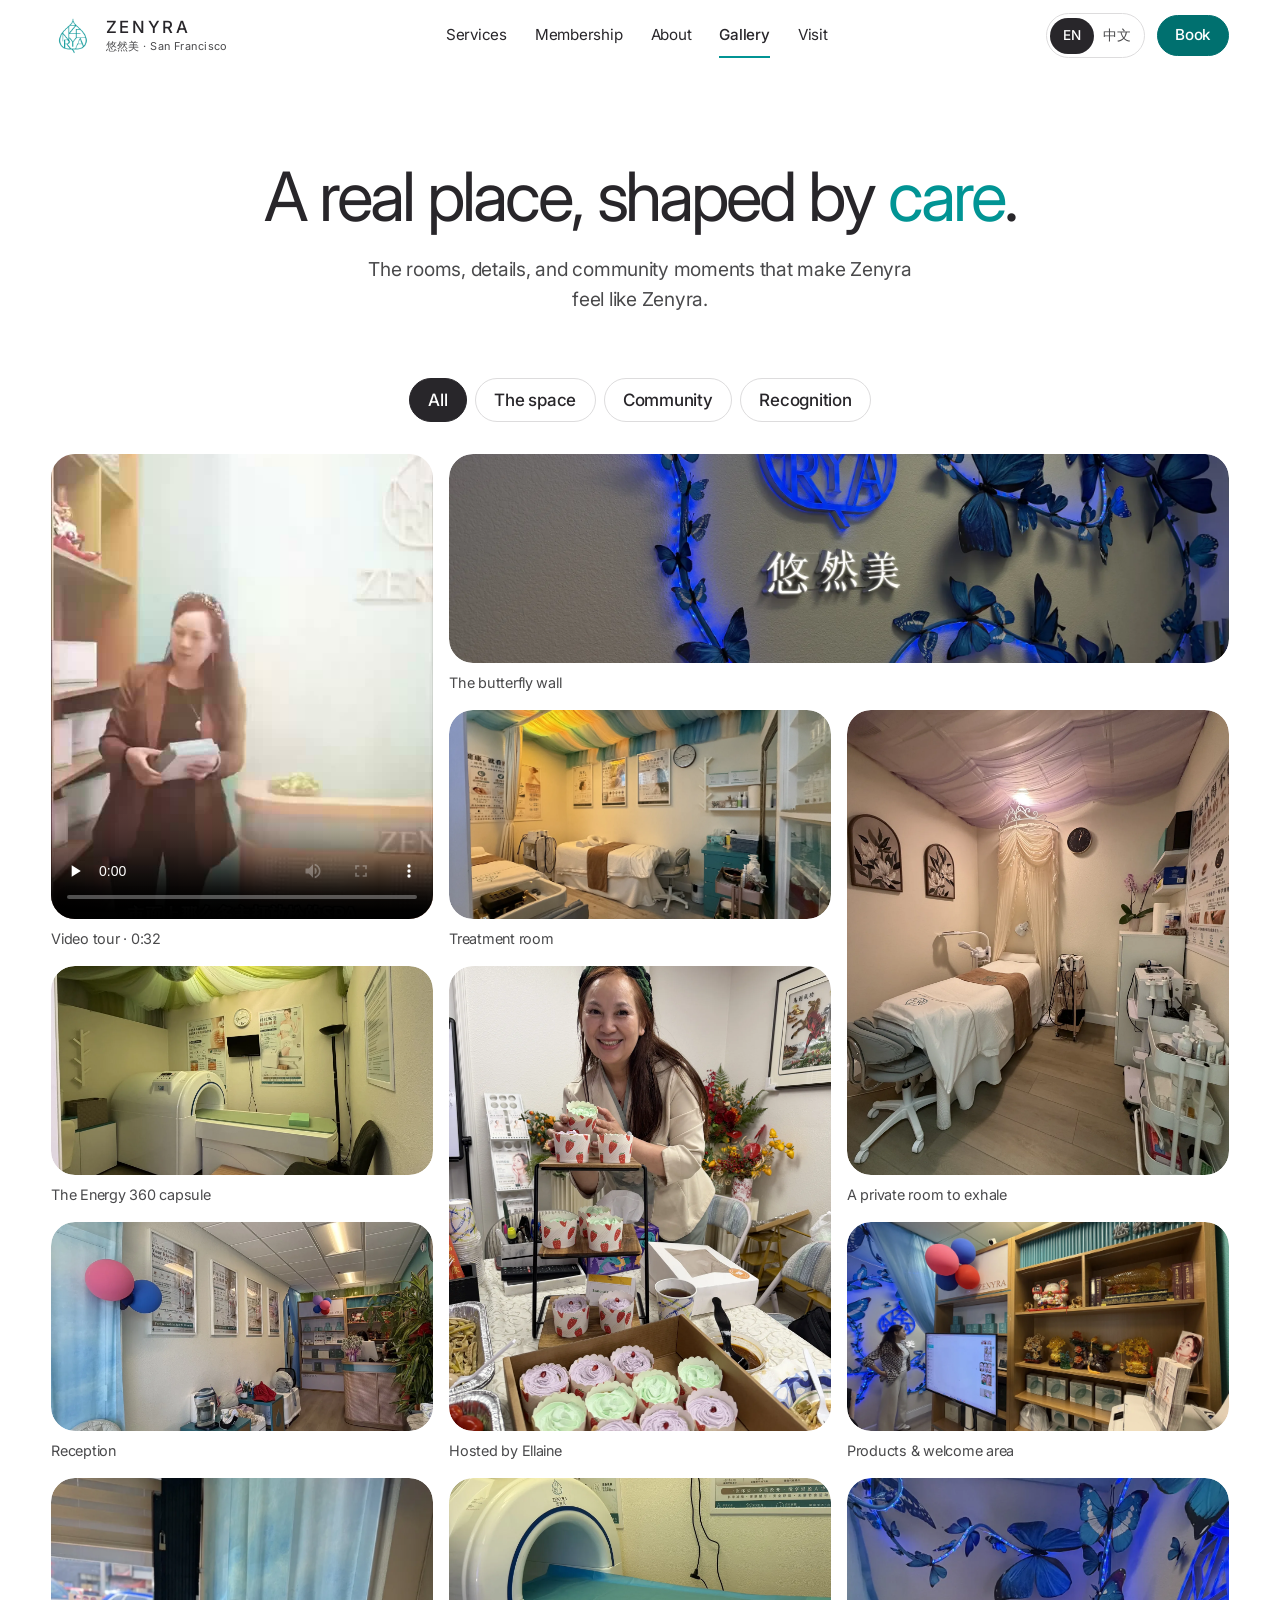
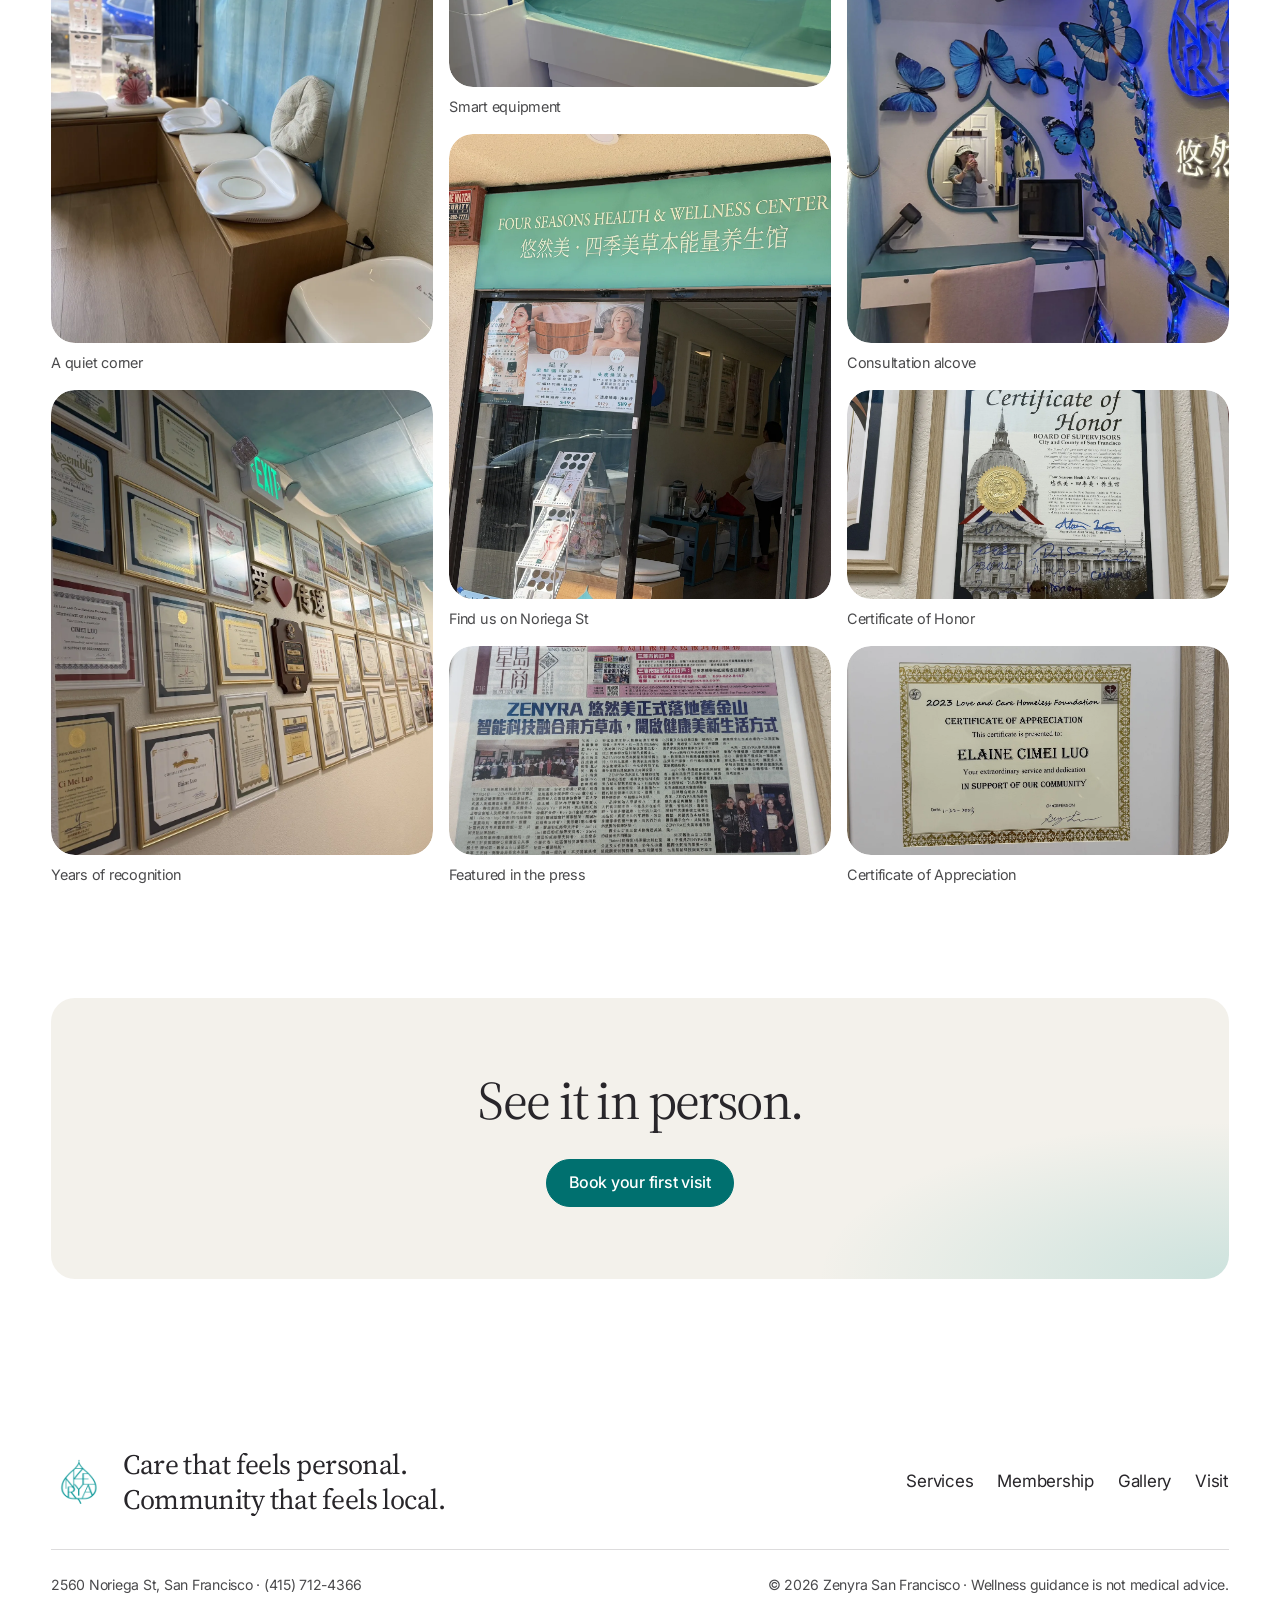
==== gallery.html @ 7ec2495b "Initial commit: Zenyra site redesign Co-Authored-By: Claude Opus 5.5 <noreply@anthropic.com>" ====
<!doctype html>
<html lang="en">
<head>
  <meta charset="utf-8">
  <meta name="viewport" content="width=device-width, initial-scale=1">
  <title data-i18n="meta.galTitle">Gallery — Inside Zenyra San Francisco</title>
  <meta name="description" data-i18n-content="meta.galDescription" content="Photos and video from inside Zenyra’s Sunset District wellness studio: treatment rooms, the butterfly wall, and community moments.">
  <link rel="icon" href="assets/images/favicon.ico" sizes="any">
  <link rel="icon" type="image/png" sizes="32x32" href="assets/images/favicon-32.png">
  <link rel="apple-touch-icon" href="assets/images/apple-touch-icon.png">
  <link rel="preconnect" href="https://fonts.googleapis.com">
  <link rel="preconnect" href="https://fonts.gstatic.com" crossorigin>
  <link href="https://fonts.googleapis.com/css2?family=Inter:wght@400;500;600&family=Source+Serif+4:opsz,wght@8..60,400;8..60,500&family=Noto+Serif+SC:wght@500&display=swap" rel="stylesheet">
  <link rel="stylesheet" href="styles.css">
  <script src="i18n.js"></script>
  <script src="main.js" defer></script>
</head>
<body>
  <a class="skip-link" href="#main" data-i18n="common.skip">Skip to content</a>

  <header class="site-header">
    <a class="brand" href="index.html" aria-label="Zenyra San Francisco home">
      <img src="assets/images/zenyra-icon.png" alt="" width="44" height="44">
      <span class="brand-name">ZENYRA<small>悠然美 · San Francisco</small></span>
    </a>
    <nav class="site-nav" aria-label="Primary" data-i18n-aria="common.navLabel">
      <a href="index.html#services" data-i18n="nav.services">Services</a>
      <a href="index.html#membership" data-i18n="nav.membership">Membership</a>
      <a href="index.html#about" data-i18n="nav.about">About</a>
      <a href="gallery.html" aria-current="page" data-i18n="nav.gallery">Gallery</a>
      <a href="index.html#visit" data-i18n="nav.visit">Visit</a>
    </nav>
    <div class="header-actions">
      <div class="lang-switch" role="group" aria-label="Language">
        <button type="button" data-lang-switch="en" lang="en">EN</button>
        <button type="button" data-lang-switch="zh" lang="zh-Hans">中文</button>
      </div>
      <a class="button button--small" href="https://zenyra-book.mase.cloud/" target="_blank" rel="noopener" data-book data-i18n="cta.bookShort">Book</a>
      <button class="menu-toggle" type="button" aria-expanded="false" aria-controls="mobile-nav" data-i18n="common.menu">Menu</button>
    </div>
    <nav class="mobile-nav" id="mobile-nav" aria-label="Mobile" hidden>
      <a href="index.html#services" data-i18n="nav.services">Services</a>
      <a href="index.html#membership" data-i18n="nav.membership">Membership</a>
      <a href="index.html#about" data-i18n="nav.about">About</a>
      <a href="gallery.html" aria-current="page" data-i18n="nav.gallery">Gallery</a>
      <a href="index.html#visit" data-i18n="nav.visit">Visit</a>
      <a class="button" href="index.html#begin" data-i18n="cta.bookFirst">Book your first visit</a>
    </nav>
  </header>

  <main id="main">
    <section class="page-hero shell">
      <div>
        <h1 data-i18n="gal.title" data-i18n-rich>A real place, shaped by <span class="hl">care</span>.</h1>
      </div>
      <p class="lede" data-i18n="gal.lede">The rooms, details, and community moments that make Zenyra feel like Zenyra.</p>
    </section>

    <div class="filters shell" role="group" aria-label="Filter gallery" data-i18n-aria="gal.filterLabel">
      <button type="button" data-filter="all" aria-pressed="true" data-i18n="gal.all">All</button>
      <button type="button" data-filter="space" aria-pressed="false" data-i18n="gal.space">The space</button>
      <button type="button" data-filter="community" aria-pressed="false" data-i18n="gal.community">Community</button>
      <button type="button" data-filter="recognition" aria-pressed="false" data-i18n="gal.recognition">Recognition</button>
    </div>

    <section class="gallery shell" aria-label="Photos" data-i18n-aria="gal.gridLabel">
      <figure class="g-item g-item--tall" data-cat="space">
        <video controls playsinline preload="none" poster="assets/images/sunset-wellness-video-poster.jpg" aria-label="Video tour of Zenyra" data-i18n-aria="home.videoLabel"><source src="assets/video/sunset-story.mp4" type="video/mp4"></video>
        <figcaption data-i18n="gal.c.video">Video tour · 0:32</figcaption>
      </figure>
      <figure class="g-item g-item--wide" data-cat="space"><button type="button" data-lightbox="assets/images/butterfly-feature-wall.webp"><img src="assets/images/butterfly-feature-wall.webp" alt="The butterfly wall glowing blue around the 悠然美 sign" width="2000" height="1500" loading="lazy"></button><figcaption data-i18n="gal.c.butterfly">The butterfly wall</figcaption></figure>
      <figure class="g-item" data-cat="space"><button type="button" data-lightbox="assets/images/treatment-room-wide.webp"><img src="assets/images/treatment-room-wide.webp" alt="Treatment room under aqua and cream ceiling drapery" width="2000" height="1500" loading="lazy"></button><figcaption data-i18n="gal.c.room">Treatment room</figcaption></figure>
      <figure class="g-item g-item--tall" data-cat="space"><button type="button" data-lightbox="assets/images/treatment-room-soft.webp"><img src="assets/images/treatment-room-soft.webp" alt="Softly lit private treatment room" width="1500" height="2000" loading="lazy"></button><figcaption data-i18n="gal.c.private">A private room to exhale</figcaption></figure>
      <figure class="g-item" data-cat="space"><button type="button" data-lightbox="assets/images/wellness-capsule-room.webp"><img src="assets/images/wellness-capsule-room.webp" alt="Wellness capsule room" width="1477" height="1108" loading="lazy"></button><figcaption data-i18n="gal.c.capsule">The Energy 360 capsule</figcaption></figure>
      <figure class="g-item g-item--tall" data-cat="community"><button type="button" data-lightbox="assets/images/ellaine-community-host.webp"><img src="assets/images/ellaine-community-host.webp" alt="Ellaine serving cupcakes at a community event" width="1500" height="2000" loading="lazy"></button><figcaption data-i18n="gal.c.ellaine">Hosted by Ellaine</figcaption></figure>
      <figure class="g-item" data-cat="space"><button type="button" data-lightbox="assets/images/reception-area.webp"><img src="assets/images/reception-area.webp" alt="Reception area with aqua curtains and plants" width="1477" height="1108" loading="lazy"></button><figcaption data-i18n="gal.c.reception">Reception</figcaption></figure>
      <figure class="g-item" data-cat="space community"><button type="button" data-lightbox="assets/images/retail-and-community-space.webp"><img src="assets/images/retail-and-community-space.webp" alt="Wood shelves and teal panels in the welcome area" width="2000" height="1500" loading="lazy"></button><figcaption data-i18n="gal.c.retail">Products &amp; welcome area</figcaption></figure>
      <figure class="g-item g-item--tall" data-cat="space"><button type="button" data-lightbox="assets/images/window-wellness-seat.webp"><img src="assets/images/window-wellness-seat.webp" alt="Quiet window seat with aqua curtain" width="1108" height="1477" loading="lazy"></button><figcaption data-i18n="gal.c.window">A quiet corner</figcaption></figure>
      <figure class="g-item" data-cat="space"><button type="button" data-lightbox="assets/images/wellness-capsule-detail.webp"><img src="assets/images/wellness-capsule-detail.webp" alt="Close view of a wellness capsule" width="1477" height="1108" loading="lazy"></button><figcaption data-i18n="gal.c.detail">Smart equipment</figcaption></figure>
      <figure class="g-item g-item--tall" data-cat="space"><button type="button" data-lightbox="assets/images/butterfly-alcove.webp"><img src="assets/images/butterfly-alcove.webp" alt="Butterfly installation beside a consultation desk" width="1108" height="1477" loading="lazy"></button><figcaption data-i18n="gal.c.alcove">Consultation alcove</figcaption></figure>
      <figure class="g-item g-item--tall" data-cat="space"><button type="button" data-lightbox="assets/images/storefront.webp"><img src="assets/images/storefront.webp" alt="Street entrance on Noriega Street" width="1500" height="2000" loading="lazy"></button><figcaption data-i18n="gal.c.storefront">Find us on Noriega St</figcaption></figure>
      <figure class="g-item g-item--tall" data-cat="recognition"><button type="button" data-lightbox="assets/images/recognition-wall.webp"><img src="assets/images/recognition-wall.webp" alt="Wall of certificates and community recognitions" width="1108" height="1477" loading="lazy"></button><figcaption data-i18n="gal.c.wall">Years of recognition</figcaption></figure>
      <figure class="g-item" data-cat="recognition"><button type="button" data-lightbox="assets/images/certificate-of-honor.webp"><img src="assets/images/certificate-of-honor.webp" alt="Certificate of Honor from the SF Board of Supervisors" width="1477" height="1108" loading="lazy"></button><figcaption data-i18n="rec.1">Certificate of Honor</figcaption></figure>
      <figure class="g-item" data-cat="recognition"><button type="button" data-lightbox="assets/images/sing-tao-coverage.webp"><img src="assets/images/sing-tao-coverage.webp" alt="Sing Tao Daily feature about Zenyra" width="1477" height="1108" loading="lazy"></button><figcaption data-i18n="rec.5">Featured in the press</figcaption></figure>
      <figure class="g-item" data-cat="recognition"><button type="button" data-lightbox="assets/images/community-appreciation-elaine.webp"><img src="assets/images/community-appreciation-elaine.webp" alt="Certificate of Appreciation presented to Ellaine Luo" width="1477" height="1108" loading="lazy"></button><figcaption data-i18n="rec.4">Certificate of Appreciation</figcaption></figure>
    </section>

    <section class="cta-band shell">
      <h2 data-i18n="gal.ctaTitle">See it in person.</h2>
      <a class="button" href="index.html#begin" data-i18n="cta.bookFirst">Book your first visit</a>
    </section>
  </main>

  <footer class="site-footer">
    <div class="shell footer-grid">
      <div class="footer-brand">
        <img src="assets/images/zenyra-icon.png" alt="" width="56" height="56">
        <p data-i18n="footer.line">Care that feels personal. Community that feels local.</p>
      </div>
      <nav class="footer-nav" aria-label="Footer" data-i18n-aria="common.footerNav">
        <a href="index.html#services" data-i18n="nav.services">Services</a>
        <a href="index.html#membership" data-i18n="nav.membership">Membership</a>
        <a href="gallery.html" data-i18n="nav.gallery">Gallery</a>
        <a href="index.html#visit" data-i18n="nav.visit">Visit</a>
      </nav>
      <p class="footer-meta"><span>2560 Noriega St, San Francisco · (415) 712-4366</span><span>© <span data-year></span> Zenyra San Francisco · <span data-i18n="footer.notMedical">Wellness guidance is not medical advice.</span></span></p>
    </div>
  </footer>

  <dialog class="lightbox" data-lightbox-dialog>
    <button class="lightbox-close" type="button" data-lightbox-close data-i18n="common.close">Close</button>
    <img src="assets/images/treatment-room-wide.webp" alt="" data-lightbox-img>
    <p data-lightbox-caption></p>
  </dialog>
</body>
</html>
---- styles.css ----
/* Zenyra San Francisco — shared styles for all pages.
   Hard brand rules: the logo and the primary teal (#019494, sampled from the logo).
   #019494 fails WCAG contrast for small text, so text and buttons use --teal-deep; the brand teal
   carries the logo, highlighted heading phrases, large price numerals, rules, and accents.

   System: a quiet, near-achromatic page — white canvas, cream bands, ink type — where teal is the
   only colour. Flat surfaces (no shadows): elevation comes from white-on-cream contrast. Pill buttons
   and badges, 16px cards, 24px images. Sans for UI and the hero; serif only for editorial headlines. */

:root {
  --teal: #019494;
  --teal-deep: #00706f;
  --teal-night: #0b4241;
  --teal-wash: rgb(1 148 148 / .16);
  --ink: #28262a;
  --ink-soft: #4a4a4c;
  --paper: #ffffff;
  --cream: #f3f1eb;
  --surface: #ffffff;
  --fog: #dddcdd;
  --line: #dddcdd;
  --line-strong: #cbcbcb;
  --placeholder: #8a5700;
  --placeholder-bg: #fbf1dc;
  --focus: #1f5fd1;

  --font-sans: "Inter", "PingFang SC", "Noto Sans SC", "Microsoft YaHei", system-ui, sans-serif;
  --font-serif: "Source Serif 4", "Noto Serif SC", "Songti SC", Georgia, serif;
  --font-display: var(--font-serif);
  --font-body: var(--font-sans);

  --gutter: clamp(1rem, 4vw, 3.5rem);
  --content: 75rem;
  --section: clamp(4.5rem, 9vw, 7rem);
  --radius-sm: .25rem;
  --radius: 1rem;
  --radius-image: 1.5rem;
  --radius-pill: 100px;
  --header-h: 4.5rem;
  --ease: cubic-bezier(.22, 1, .36, 1);

  /* Elevation (DESIGN.md): the higher a surface sits, the more it matters right now. Warm ink-tinted, always
     offset down with a soft blur. Never on buttons, badges, or photographs in the flow. */
  --shadow-1: 0 1px 2px rgb(40 38 42 / .04), 0 6px 16px -8px rgb(40 38 42 / .10);
  --shadow-2: 0 2px 4px rgb(40 38 42 / .04), 0 18px 40px -16px rgb(40 38 42 / .18);
  --shadow-3: 0 4px 10px rgb(40 38 42 / .06), 0 32px 64px -20px rgb(40 38 42 / .26);
}

html[lang="zh-Hans"] {
  --font-sans: "PingFang SC", "Noto Sans SC", "Hiragino Sans GB", "Microsoft YaHei", "Inter", sans-serif;
  --font-serif: "Noto Serif SC", "Songti SC", "STSong", serif;
}

html.i18n-pending body { visibility: hidden; }

*, *::before, *::after { box-sizing: border-box; }
html { scroll-behavior: smooth; scroll-padding-top: calc(var(--header-h) + 1rem); -webkit-text-size-adjust: 100%; }
body { margin: 0; background: var(--paper); color: var(--ink); font: 400 1.0625rem/1.6 var(--font-body); letter-spacing: -.015em; overflow-x: clip; }
html[lang="zh-Hans"] body { letter-spacing: 0; line-height: 1.75; }
img, video, iframe { display: block; max-width: 100%; }
img { height: auto; }
button, input { font: inherit; color: inherit; letter-spacing: inherit; }
a { color: inherit; }
p, h1, h2, h3, figure, blockquote, dl, dd, ul, ol { margin: 0; }
ul, ol { padding: 0; list-style: none; }
[hidden] { display: none !important; }
:focus-visible { outline: 3px solid var(--focus); outline-offset: 3px; }
.visually-hidden { position: absolute; width: 1px; height: 1px; overflow: hidden; clip-path: inset(50%); white-space: nowrap; }

.shell { width: min(100% - 2 * var(--gutter), var(--content)); margin-inline: auto; }
.skip-link { position: fixed; top: .75rem; left: .75rem; z-index: 100; padding: .6rem 1rem; background: var(--ink); color: var(--paper); border-radius: var(--radius-pill); transform: translateY(-200%); }
.skip-link:focus { transform: none; }

/* Type — h1 is the sans display statement; h2 is the editorial serif; h3 is a sans card heading. */
h1, h2, h3 { font-weight: 400; text-wrap: balance; }
h1 { font-family: var(--font-sans); font-size: clamp(2.6rem, 5.6vw, 4.25rem); line-height: 1.02; letter-spacing: -.045em; }
h2 { font-family: var(--font-serif); font-size: clamp(2.1rem, 4.2vw, 3.4rem); line-height: 1.12; letter-spacing: -.03em; }
h3 { font-family: var(--font-sans); font-size: clamp(1.3rem, 1.8vw, 1.5rem); font-weight: 500; line-height: 1.25; letter-spacing: -.02em; }
html[lang="zh-Hans"] :is(h1, h2, h3) { font-weight: 500; letter-spacing: 0; line-height: 1.3; word-break: keep-all; overflow-wrap: anywhere; }
html[lang="zh-Hans"] h1 { font-weight: 600; }
/* One highlighted phrase per heading — teal as annotation. Headings are large text, so #019494 passes 3:1. */
.hl { color: var(--teal); }
.lede { font-size: clamp(1.1rem, 1.5vw, 1.2rem); line-height: 1.55; color: var(--ink-soft); max-width: 36rem; }
.kicker { width: fit-content; margin-bottom: 1.25rem; padding: .4rem .9rem; border-radius: var(--radius-pill); background: var(--fog); color: var(--ink); font-size: .78rem; font-weight: 500; line-height: 1.3; letter-spacing: .02em; }
html[lang="zh-Hans"] .kicker { font-size: .85rem; letter-spacing: .04em; }
.fine-print { font-size: .85rem; color: var(--ink-soft); }

/* Buttons & links — always pills. Teal-deep is the one filled colour on the page. */
.button { min-height: 3rem; padding: .75rem 1.4rem; display: inline-flex; align-items: center; justify-content: center; gap: .5rem; border: 1px solid var(--teal-deep); border-radius: var(--radius-pill); background: var(--teal-deep); color: #fff; font-weight: 500; font-size: 1rem; line-height: 1.2; text-decoration: none; cursor: pointer; transition: background-color 200ms var(--ease), border-color 200ms var(--ease), color 200ms var(--ease); }
.button:hover { background: var(--teal-night); border-color: var(--teal-night); }
.button--small { min-height: 2.6rem; padding: .55rem 1.1rem; font-size: .95rem; }
.button--ghost { background: transparent; border-color: var(--line-strong); color: var(--ink); }
.button--ghost:hover { background: var(--ghost-hover, var(--cream)); border-color: var(--ink-soft); color: var(--ink); }
/* A ghost button fills with the other surface on hover: white on cream bands, cream on white cards. */
:is(.host-begin, .host-path, .host-visit, .advisor-module, .cta-band, .groups) { --ghost-hover: var(--paper); }
:is(.begin-card, .tier, .am-card, .lightbox, .chat) { --ghost-hover: var(--cream); }
.text-link { display: inline-flex; align-items: center; column-gap: .3em; min-height: 2.75rem; color: var(--teal-deep); font-weight: 500; text-decoration: underline; text-decoration-color: color-mix(in srgb, currentColor 35%, transparent); text-underline-offset: .3em; }
.text-link:hover { text-decoration-color: currentColor; }

/* Placeholders: deliberately visible so unfinished content never ships unnoticed. */
.placeholder-inline { color: var(--placeholder); font-weight: 600; }
.placeholder-inline::before { content: "◌ "; }
.placeholder-block { min-height: 11rem; padding: 1.5rem; display: grid; align-content: space-between; gap: 1rem; border: 1.5px dashed var(--placeholder); border-radius: var(--radius); background: var(--placeholder-bg); color: var(--placeholder); }
.placeholder-block span { font-size: .75rem; font-weight: 700; letter-spacing: .12em; text-transform: uppercase; }

/* Header — white and flat at the top; once the page scrolls under it, it floats on a soft shadow. */
.site-header { position: sticky; top: 0; z-index: 50; min-height: var(--header-h); padding-inline: var(--gutter); display: flex; align-items: center; gap: 1.5rem; background: color-mix(in srgb, var(--paper) 92%, transparent); border-bottom: 1px solid transparent; backdrop-filter: blur(14px); transition: box-shadow 400ms var(--ease); }
.site-header.is-scrolled { box-shadow: var(--shadow-1); }
.brand { display: inline-flex; align-items: center; gap: .65rem; text-decoration: none; flex: none; }
.brand img { width: 2.75rem; height: 2.75rem; }
.brand-name { display: grid; font-family: "Inter", sans-serif; font-size: 1.05rem; font-weight: 500; line-height: 1; letter-spacing: .16em; color: var(--ink); }
.brand-name small { margin-top: .35rem; font-size: .68rem; font-weight: 400; letter-spacing: .04em; color: var(--ink-soft); }
.site-nav { margin-inline: auto; display: flex; gap: clamp(1rem, 2.2vw, 2rem); }
.site-nav a, .mobile-nav a { min-height: 2.75rem; display: inline-flex; align-items: center; font-size: .95rem; font-weight: 400; text-decoration: none; color: var(--ink); }
.site-nav a:hover { color: var(--teal-deep); }
.site-nav a[aria-current="page"] { font-weight: 500; box-shadow: inset 0 -2px var(--teal); }
.header-actions { margin-left: auto; display: flex; align-items: center; gap: .75rem; }
.site-nav + .header-actions { margin-left: 0; }
.lang-switch { display: inline-flex; padding: .2rem; border: 1px solid var(--line); border-radius: var(--radius-pill); }
.lang-switch button { min-width: 2.75rem; min-height: 2.25rem; padding: 0 .6rem; border: 0; border-radius: var(--radius-pill); background: none; font-size: .85rem; font-weight: 500; color: var(--ink-soft); cursor: pointer; }
.lang-switch button[aria-pressed="true"] { background: var(--ink); color: #fff; }
.menu-toggle { display: none; min-height: 2.6rem; padding: 0 1rem; border: 1px solid var(--line-strong); border-radius: var(--radius-pill); background: none; font-weight: 500; cursor: pointer; }
.mobile-nav { position: absolute; inset: 100% 0 auto; padding: .5rem var(--gutter) 1.25rem; display: grid; background: var(--paper); border-top: 1px solid var(--line); box-shadow: var(--shadow-3); }
.mobile-nav a { min-height: 3rem; border-bottom: 1px solid var(--line); font-size: 1.05rem; }
.mobile-nav .button { margin-top: 1rem; border-bottom: 0; color: #fff; }

/* Hero — centred statement on white; the photo straddles the top of the cream band that carries on into First visit. */
.hero-copy { padding-block: clamp(3rem, 7vw, 6rem) clamp(2.5rem, 5vw, 4rem); display: grid; justify-items: center; text-align: center; }
.hero-copy h1 { max-width: 18ch; }
html[lang="zh-Hans"] h1 { font-size: clamp(2.2rem, 4.6vw, 3.75rem); }
html[lang="zh-Hans"] .hero-copy h1 { max-width: none; }
.hero-copy .lede { margin-top: 1.5rem; }
.hero-actions { margin-top: 2rem; display: flex; flex-wrap: wrap; justify-content: center; gap: .75rem; }
.hero-facts { margin-top: 2.75rem; display: flex; flex-wrap: wrap; justify-content: center; gap: 1rem clamp(2rem, 5vw, 4rem); }
.hero-facts li { display: grid; }
.hero-facts strong { font-size: 1.35rem; font-weight: 500; letter-spacing: -.03em; line-height: 1.3; }
.hero-facts span { font-size: .9rem; color: var(--ink-soft); }
.hero-stage { background: linear-gradient(var(--paper) 0 45%, var(--cream) 45%); }
.hero-media { position: relative; }
.hero-media img { width: 100%; aspect-ratio: 16 / 9; object-fit: cover; object-position: 50% 45%; border-radius: var(--radius-image); }
.hero-badge { position: absolute; left: clamp(1rem, 3vw, 2rem); bottom: clamp(1rem, 3vw, 2rem); padding: 1rem 1.25rem; display: grid; gap: .15rem; background: var(--surface); border-radius: var(--radius); }
.hero-badge span { font-size: .8rem; color: var(--ink-soft); }
.hero-badge strong { font-size: 1.35rem; font-weight: 500; letter-spacing: -.03em; color: var(--teal-deep); }

/* Section headings — centred editorial openers. */
.section-head { margin: 0 auto clamp(2.5rem, 5vw, 4rem); max-width: 46rem; display: grid; justify-items: center; text-align: center; }
.section-head > div { display: grid; justify-items: center; }
.section-head p:not(.kicker) { margin-top: 1.25rem; color: var(--ink-soft); font-size: 1.15rem; max-width: 36rem; }

/* First visit — cream band, white offer cards. */
.first-visit { padding-block: var(--section); background: var(--cream); }
.first-visit-grid { display: grid; grid-template-columns: minmax(0, 1fr) minmax(0, 1fr); gap: clamp(2.5rem, 5vw, 4.5rem) clamp(2rem, 6vw, 6rem); }
.first-visit-intro p:not(.kicker) { margin-top: 1.5rem; max-width: 34rem; color: var(--ink-soft); font-size: 1.15rem; }
.offer-cards { display: grid; grid-template-columns: 1fr 1fr; gap: 1rem; align-content: start; }
.offer-card { padding: clamp(1.5rem, 3vw, 2.5rem); display: grid; gap: .35rem; background: var(--surface); border-radius: var(--radius); }
.offer-card--accent { outline: 1px solid var(--teal); outline-offset: -1px; }
.offer-label { font-size: .85rem; font-weight: 500; color: var(--ink-soft); }
.offer-price { font-size: clamp(3rem, 6vw, 4.25rem); font-weight: 400; letter-spacing: -.05em; line-height: 1; color: var(--teal); }
.offer-rule { grid-column: 1 / -1; font-size: .9rem; color: var(--ink-soft); }
.visit-steps { grid-column: 1 / -1; display: grid; grid-template-columns: repeat(4, minmax(0, 1fr)); border-top: 1px solid var(--line-strong); }
.visit-steps li { padding: 1.75rem 1.5rem 0 0; display: grid; gap: .5rem; align-content: start; }
.visit-steps li + li { padding-left: 1.5rem; border-left: 1px solid var(--line-strong); }
.visit-steps span { font-size: .85rem; font-weight: 500; color: var(--teal-deep); }
.visit-steps strong { font-size: 1.1rem; font-weight: 500; }
.visit-steps p { color: var(--ink-soft); font-size: .98rem; }
.first-visit-cta { grid-column: 1 / -1; display: flex; flex-wrap: wrap; align-items: center; gap: 1rem 1.75rem; }

/* Services */
.services { padding-block: var(--section); }
.signature { display: grid; grid-template-columns: minmax(0, .9fr) minmax(0, 1fr); gap: clamp(2rem, 5vw, 5rem); align-items: center; padding-bottom: clamp(3rem, 6vw, 4.5rem); border-bottom: 1px solid var(--line); }
.signature img { width: 100%; aspect-ratio: 4 / 5; max-height: 38rem; object-fit: cover; border-radius: var(--radius-image); }
.signature-copy { display: grid; gap: 1.25rem; justify-items: start; }
.signature-copy h3 { font-family: var(--font-serif); font-size: clamp(2rem, 3.6vw, 3rem); font-weight: 400; line-height: 1.08; letter-spacing: -.03em; }
html[lang="zh-Hans"] .signature-copy h3 { font-weight: 500; letter-spacing: 0; }
.signature-copy > p:not(.tag) { color: var(--ink-soft); font-size: 1.1rem; max-width: 34rem; }
.tag { padding: .35rem .8rem; border-radius: var(--radius-pill); background: var(--fog); color: var(--ink); font-size: .78rem; font-weight: 500; letter-spacing: .02em; }
.meta-row { display: flex; gap: 2.5rem; padding-block: .25rem .5rem; }
.meta-row dt { font-size: .8rem; color: var(--ink-soft); }
.meta-row dd { font-size: 1.05rem; }
.service-list { display: grid; grid-template-columns: repeat(auto-fit, minmax(min(100%, 14rem), 1fr)); }
.service-list li { padding: 2rem 1.75rem 2rem 0; display: grid; gap: .65rem; align-content: start; border-bottom: 1px solid var(--line); }
.service-list h3 { font-size: 1.2rem; }
.service-list p { color: var(--ink-soft); font-size: .98rem; }
.service-list .service-meta { margin-top: .35rem; font-size: .9rem; font-weight: 500; color: var(--teal-deep); }
.service-list .service-meta.placeholder-inline { color: var(--placeholder); }
.services > .fine-print { margin-top: 1.5rem; }

/* Approach */
.approach { padding-block: var(--section); background: var(--cream); }
.approach-grid { display: grid; grid-template-columns: minmax(0, .7fr) minmax(0, 1fr); gap: clamp(2rem, 6vw, 6rem); align-items: center; }
.approach-video video { width: 100%; aspect-ratio: 9 / 16; max-height: 40rem; object-fit: cover; background: var(--ink); border-radius: var(--radius-image); }
.approach-video figcaption { margin-top: .75rem; font-size: .9rem; color: var(--ink-soft); }
.approach-copy .lede { margin-top: 1.5rem; }
.approach-points { margin-top: 2.5rem; display: grid; }
.approach-points li { padding-block: 1.25rem; display: grid; grid-template-columns: minmax(0, 13rem) minmax(0, 1fr); gap: .5rem 2rem; border-top: 1px solid var(--line-strong); }
.approach-points strong { font-weight: 500; }
.approach-points span { color: var(--ink-soft); }

/* Membership path */
.path { padding-block: var(--section); }
.path-steps { display: grid; grid-template-columns: repeat(4, minmax(0, 1fr)); gap: 1rem; }
.path-steps li { position: relative; padding: 1.75rem 1.5rem; display: grid; gap: .35rem; align-content: start; background: var(--surface); border: 1px solid var(--line); border-radius: var(--radius); }
.path-steps li:not(:last-child)::after { content: ""; position: absolute; top: 2.4rem; right: -1rem; width: 1rem; height: 1px; background: var(--teal); }
.path-num { font-size: .85rem; font-weight: 500; color: var(--ink-soft); }
.path-name { font-size: 1.2rem; font-weight: 500; letter-spacing: -.02em; line-height: 1.25; }
.path-price { font-size: 2.5rem; letter-spacing: -.05em; line-height: 1.1; color: var(--teal); }
.path-price small { font-size: 1rem; letter-spacing: -.015em; color: var(--ink-soft); }
.path-steps li > p:last-child { color: var(--ink-soft); font-size: .95rem; }
.path-steps .is-start { border-color: var(--teal); }
.path-steps .is-featured { background: var(--cream); border-color: var(--cream); }
.path-more { margin-top: 1.5rem; display: flex; flex-wrap: wrap; align-items: center; justify-content: space-between; gap: .5rem 2rem; color: var(--ink-soft); }
.perks { margin-top: clamp(3rem, 6vw, 4.5rem); display: grid; grid-template-columns: repeat(4, minmax(0, 1fr)); gap: 2rem; }
.perks li { position: relative; padding-top: 1.25rem; display: grid; gap: .4rem; align-content: start; border-top: 1px solid var(--line); }
.perks li::before { content: ""; position: absolute; top: -1px; left: 0; width: 2.5rem; height: 2px; background: var(--teal); }
.perks strong { font-weight: 500; }
.perks span { color: var(--ink-soft); font-size: .98rem; }

/* Advisor — cream band with a soft teal wash in the corner. */
.advisor { padding-block: var(--section); background: radial-gradient(ellipse 60% 70% at 100% 100%, var(--teal-wash), transparent 70%), var(--cream); }
.advisor-grid { display: grid; grid-template-columns: minmax(0, 1fr) minmax(0, 1fr); gap: clamp(2rem, 6vw, 6rem); align-items: center; }
.advisor-grid > div:first-child > p:not(.kicker) { margin-top: 1.25rem; color: var(--ink-soft); font-size: 1.1rem; max-width: 32rem; }
.advisor-grid .soon-pill { display: inline-block; padding: .4rem .9rem; border-radius: var(--radius-pill); background: var(--surface); color: var(--teal-deep) !important; font-size: .9rem !important; font-weight: 500; }
.chat { padding: 1.5rem; display: grid; gap: 1rem; background: var(--surface); border-radius: var(--radius); }
.chat-log { min-height: 12rem; max-height: 22rem; padding: .25rem; display: grid; align-content: start; gap: .75rem; overflow-y: auto; }
.msg { max-width: 85%; padding: .75rem 1rem; display: grid; gap: .2rem; border-radius: 1rem; }
.msg-who { font-size: .75rem; font-weight: 500; color: var(--ink-soft); }
.msg--ai { background: var(--cream); border-bottom-left-radius: var(--radius-sm); }
.msg--user { justify-self: end; background: var(--teal-deep); color: #fff; border-bottom-right-radius: var(--radius-sm); }
.msg--user .msg-who { color: rgb(255 255 255 / .8); }
.chips { display: flex; flex-wrap: wrap; gap: .5rem; }
.chips button { min-height: 2.5rem; padding: 0 .95rem; border: 1px solid var(--line); border-radius: var(--radius-pill); background: none; font-size: .9rem; cursor: pointer; }
.chips button:hover { border-color: var(--teal-deep); color: var(--teal-deep); }
.chat-form { display: flex; gap: .5rem; }
.chat-form input { flex: 1; min-width: 0; min-height: 3rem; padding: 0 1.1rem; border: 1px solid var(--line); border-radius: var(--radius-pill); background: var(--paper); }
.chat-form input:focus-visible { outline-offset: 0; }

/* Founder */
.founder { padding-block: var(--section); display: grid; grid-template-columns: minmax(0, .8fr) minmax(0, 1fr); gap: clamp(2rem, 6vw, 6rem); align-items: center; }
.founder-photo img { width: 100%; aspect-ratio: 4 / 5; max-height: 36rem; object-fit: cover; object-position: 30% 30%; border-radius: var(--radius-image); }
.founder-copy > p:not(.kicker) { margin-top: 1.5rem; color: var(--ink-soft); font-size: 1.1rem; max-width: 36rem; }
.founder-copy blockquote { margin-top: 2rem; padding-left: 1.25rem; border-left: 2px solid var(--teal); font-family: var(--font-serif); font-size: clamp(1.5rem, 2.4vw, 2rem); line-height: 1.3; letter-spacing: -.02em; }
html[lang="zh-Hans"] .founder-copy blockquote { letter-spacing: 0; }
.recognition { grid-column: 1 / -1; padding-top: 2rem; border-top: 1px solid var(--line); }
.recognition-title { margin-bottom: 1rem; font-size: .9rem; font-weight: 500; color: var(--ink-soft); }
.recognition-list { display: grid; grid-template-columns: repeat(5, minmax(0, 1fr)); gap: .75rem; }
.recognition-list button { width: 100%; height: 100%; padding: 1.1rem; display: grid; gap: .25rem; align-content: start; text-align: left; border: 1px solid var(--line); border-radius: var(--radius); background: var(--surface); cursor: zoom-in; transition: border-color 200ms var(--ease), background-color 200ms var(--ease); }
.recognition-list button:hover { border-color: var(--teal); }
.recognition-list strong { font-weight: 500; font-size: .98rem; line-height: 1.3; }
.recognition-list span { font-size: .85rem; color: var(--ink-soft); }

/* Reviews & groups */
.reviews { padding-bottom: var(--section); }
.review-grid { display: grid; grid-template-columns: repeat(3, minmax(0, 1fr)); gap: 1rem; }
.groups { margin-bottom: var(--section); padding: clamp(2rem, 5vw, 3.5rem); display: grid; grid-template-columns: minmax(0, 1fr) minmax(0, 1fr); gap: 1.5rem 4rem; align-items: end; background: var(--cream); border-radius: var(--radius-image); }
.groups p:not(.kicker) { color: var(--ink-soft); font-size: 1.1rem; }
.groups .text-link { margin-top: .75rem; }

/* Visit */
.visit { padding-block: var(--section); background: var(--cream); }
.visit-grid { display: grid; grid-template-columns: minmax(0, 1fr) minmax(0, 1fr); gap: clamp(2.5rem, 6vw, 6rem); align-items: stretch; }
.visit-details { margin-top: 2.5rem; display: grid; grid-template-columns: repeat(2, minmax(0, 1fr)); gap: 1.5rem 2rem; }
.visit-details div { padding-top: 1rem; border-top: 1px solid var(--line-strong); }
.visit-details dt { font-size: .85rem; font-weight: 500; color: var(--ink-soft); }
.visit-details dd { margin-top: .35rem; font-size: 1.1rem; }
.visit-details a { text-decoration-color: var(--line-strong); text-underline-offset: .25em; }
.visit-details a:hover { text-decoration-color: currentColor; }
.visit-actions { margin-top: 2.5rem; display: flex; flex-wrap: wrap; gap: .75rem; }
.visit-map iframe { width: 100%; height: 100%; min-height: 24rem; border: 0; border-radius: var(--radius-image); filter: saturate(.6); }

/* Footer */
.site-footer { padding-block: 3.5rem; background: var(--paper); }
.footer-grid { display: grid; grid-template-columns: minmax(0, 1fr) auto; gap: 2rem; align-items: center; }
.footer-brand { display: flex; align-items: center; gap: 1rem; }
.footer-brand img { width: 3.5rem; height: 3.5rem; }
.footer-brand p { font-family: var(--font-serif); font-size: clamp(1.3rem, 2.4vw, 1.75rem); line-height: 1.25; letter-spacing: -.02em; max-width: 24ch; }
html[lang="zh-Hans"] .footer-brand p { letter-spacing: 0; }
.footer-nav { display: flex; flex-wrap: wrap; gap: .25rem 1.5rem; }
.footer-nav a { min-height: 2.75rem; display: inline-flex; align-items: center; text-decoration: none; color: var(--ink); }
.footer-nav a:hover { color: var(--teal-deep); }
.footer-meta { grid-column: 1 / -1; padding-top: 1.5rem; display: flex; flex-wrap: wrap; justify-content: space-between; gap: .5rem 2rem; border-top: 1px solid var(--line); font-size: .88rem; color: var(--ink-soft); }

/* Lightbox */
.lightbox { width: min(92vw, 60rem); max-height: 92vh; padding: 1rem; border: 0; border-radius: var(--radius); background: var(--surface); box-shadow: var(--shadow-3); }
.lightbox::backdrop { background: rgb(40 38 42 / .8); }
.lightbox img { width: 100%; max-height: 74vh; object-fit: contain; }
.lightbox p { margin-top: .75rem; color: var(--ink-soft); }
.lightbox-close { display: block; margin: 0 0 .75rem auto; min-height: 2.75rem; padding: 0 1.1rem; border: 1px solid var(--line-strong); border-radius: var(--radius-pill); background: none; font-weight: 500; cursor: pointer; }

/* Inner pages — centred hero statement. */
.page-hero { padding-block: clamp(3rem, 7vw, 6rem) clamp(2.5rem, 5vw, 4rem); display: grid; justify-items: center; gap: 1.5rem; text-align: center; }
.page-hero > div { display: grid; justify-items: center; }
.page-hero .lede { margin-inline: auto; }
.page-hero .button { margin-top: 1.75rem; }

/* Membership tiers */
.tiers { padding-block: clamp(1rem, 3vw, 2rem) var(--section); display: grid; gap: clamp(3rem, 6vw, 4.5rem); }
.tier-group { display: grid; grid-template-columns: minmax(0, .6fr) minmax(0, 1fr) minmax(0, 1fr); gap: 1rem; }
.tier-group-head { padding-right: 2rem; }
.tier-group-step { font-family: var(--font-serif); font-size: 1.75rem; line-height: 1.2; letter-spacing: -.02em; }
html[lang="zh-Hans"] .tier-group-step { letter-spacing: 0; }
.tier-group-head p:not(.tier-group-step) { margin-top: .5rem; color: var(--ink-soft); }
.tier { position: relative; padding: clamp(1.5rem, 3vw, 2.5rem); display: grid; gap: 1rem; align-content: start; justify-items: start; background: var(--surface); border: 1px solid var(--line); border-radius: var(--radius); }
.tier h2 { font-family: var(--font-sans); font-size: clamp(1.4rem, 2vw, 1.6rem); font-weight: 500; letter-spacing: -.025em; }
html[lang="zh-Hans"] .tier h2 { letter-spacing: 0; }
.tier-num { font-size: .85rem; font-weight: 500; color: var(--ink-soft); }
.tier-prices { display: grid; gap: .75rem; }
.tier-prices p { display: grid; }
.tier-prices strong { font-size: clamp(2.4rem, 4vw, 3rem); font-weight: 400; letter-spacing: -.05em; line-height: 1.05; color: var(--teal); }
.tier-prices span { color: var(--ink-soft); }
.tier > p:not(.tier-num, .tier-flag, .placeholder-inline) { color: var(--ink-soft); font-size: .98rem; }
.tier .tier-rule { padding-top: .75rem; border-top: 1px solid var(--line); width: 100%; font-size: .9rem !important; }
.tier .button { margin-top: .25rem; }
.tier--start { border-color: var(--teal); }
.tier--featured { background: var(--cream); border-color: var(--cream); }
.tier--featured .tier-rule { border-color: var(--line-strong); }
.tier-flag { position: absolute; top: 1.25rem; right: 1.25rem; padding: .3rem .75rem; border-radius: var(--radius-pill); background: var(--teal-deep); color: #fff; font-size: .78rem; font-weight: 500; letter-spacing: .02em; }

.equipment { padding-block: var(--section); background: var(--cream); }
.equipment-grid { display: grid; grid-template-columns: minmax(0, 1.2fr) minmax(0, 1fr); gap: clamp(2rem, 6vw, 5rem); align-items: center; }
.equipment-video video { width: 100%; aspect-ratio: 16 / 9; object-fit: cover; background: var(--ink); border-radius: var(--radius-image); }
.equipment-grid p:not(.kicker) { margin-top: 1.25rem; color: var(--ink-soft); font-size: 1.1rem; }
.perks-section { padding-block: var(--section) 0; }
.perks-section .perks { margin-top: 0; }

.faq { padding-block: var(--section); }
.faq-list { margin-inline: auto; border-top: 1px solid var(--line); max-width: 52rem; }
.faq details { border-bottom: 1px solid var(--line); }
.faq summary { min-height: 3.75rem; padding: 1rem 2.5rem 1rem 0; position: relative; display: flex; align-items: center; font-size: 1.15rem; font-weight: 500; letter-spacing: -.02em; cursor: pointer; list-style: none; }
.faq summary::-webkit-details-marker { display: none; }
.faq summary::after { content: "+"; position: absolute; right: .25rem; font-size: 1.5rem; font-weight: 300; color: var(--teal-deep); transition: transform 200ms var(--ease); }
.faq details[open] summary::after { transform: rotate(45deg); }
.faq details p { padding-bottom: 1.25rem; color: var(--ink-soft); max-width: 44rem; }
.faq-more { margin-top: 1.75rem; text-align: center; color: var(--ink-soft); }
.faq-more a { color: var(--teal-deep); font-weight: 500; }

/* Gallery */
.filters { padding-block: 0 2rem; display: flex; flex-wrap: wrap; justify-content: center; gap: .5rem; }
.filters button { min-height: 2.75rem; padding: 0 1.15rem; border: 1px solid var(--line); border-radius: var(--radius-pill); background: none; font-weight: 500; cursor: pointer; }
.filters button:hover { border-color: var(--line-strong); background: var(--cream); }
.filters button[aria-pressed="true"] { background: var(--ink); border-color: var(--ink); color: #fff; }
.gallery { display: grid; grid-template-columns: repeat(3, minmax(0, 1fr)); grid-auto-rows: 15rem; grid-auto-flow: dense; gap: 1rem; }
.g-item { display: grid; grid-template-rows: minmax(0, 1fr) auto; gap: .5rem; }
.g-item--tall { grid-row: span 2; }
.g-item--wide { grid-column: span 2; }
.g-item button { padding: 0; border: 0; background: none; overflow: hidden; border-radius: var(--radius-image); cursor: zoom-in; }
.g-item img, .g-item video { width: 100%; height: 100%; object-fit: cover; border-radius: var(--radius-image); transition: transform 500ms var(--ease); }
.g-item video { background: var(--ink); }
.g-item button:hover img { transform: scale(1.03); }
.g-item figcaption { font-size: .9rem; color: var(--ink-soft); }
.cta-band { margin-block: var(--section); padding: clamp(2.5rem, 6vw, 4.5rem); display: grid; justify-items: center; gap: 1.75rem; text-align: center; background: radial-gradient(ellipse 50% 80% at 100% 100%, var(--teal-wash), transparent 70%), var(--cream); border-radius: var(--radius-image); }

/* Responsive */
@media (max-width: 68rem) {
  .site-nav { display: none; }
  .menu-toggle { display: inline-flex; align-items: center; }
  .recognition-list { grid-template-columns: repeat(3, minmax(0, 1fr)); }
  .tier-group { grid-template-columns: minmax(0, 1fr) minmax(0, 1fr); }
  .tier-group-head { grid-column: 1 / -1; padding-right: 0; }
  .path-steps, .perks { grid-template-columns: repeat(2, minmax(0, 1fr)); }
  .path-steps li::after { display: none; }
}

@media (max-width: 52rem) {
  :root { --header-h: 4rem; }
  .first-visit-grid, .signature, .approach-grid, .advisor-grid, .founder, .visit-grid, .groups, .equipment-grid, .footer-grid { grid-template-columns: minmax(0, 1fr); }
  .hero-media img { aspect-ratio: 4 / 3; }
  .visit-steps { grid-template-columns: repeat(2, minmax(0, 1fr)); }
  .visit-steps li:nth-child(odd) { padding-left: 0; border-left: 0; }
  .visit-steps li:nth-child(n + 3) { padding-top: 1.5rem; }
  .signature img { aspect-ratio: 4 / 3; }
  .approach-video { max-width: 22rem; }
  .founder-photo img { aspect-ratio: 1; }
  .review-grid { grid-template-columns: minmax(0, 1fr); }
  .gallery { grid-template-columns: repeat(2, minmax(0, 1fr)); grid-auto-rows: 11rem; }
  .visit-map iframe { min-height: 18rem; }
}

@media (max-width: 36rem) {
  .brand-name small { display: none; }
  .brand img { width: 2.4rem; height: 2.4rem; }
  .header-actions { gap: .4rem; }
  .header-actions .button--small { display: none; }
  .lang-switch button { min-width: 2.5rem; padding: 0 .45rem; }
  .offer-cards, .visit-steps, .path-steps, .perks, .recognition-list, .tier-group, .visit-details { grid-template-columns: minmax(0, 1fr); }
  .visit-steps li { padding: 1.25rem 0 0 !important; border-left: 0 !important; }
  .approach-points li { grid-template-columns: minmax(0, 1fr); }
  .hero-actions .button, .first-visit-cta .button, .visit-actions .button { width: 100%; }
  .hero-badge { position: static; margin-top: .75rem; }
  .gallery { grid-template-columns: minmax(0, 1fr); grid-auto-rows: 15rem; }
  .g-item--wide { grid-column: auto; }
  .chat-form .button { padding-inline: 1rem; }
}

@media (prefers-reduced-motion: reduce) {
  html { scroll-behavior: auto; }
  *, *::before, *::after { transition-duration: .01ms !important; }
}

/* Membership: joining is a call or a visit, not an online sign-up (client's request, 2026-11-04). */
.join-note { margin-top: 1.25rem; font-weight: 500; color: var(--ink); }
.join-actions { margin-top: 1.5rem; display: flex; flex-wrap: wrap; gap: .75rem; }
@media (max-width: 36rem) { .join-actions { display: grid; } }

/* ---------- State changes that used to snap (polish pass, 2026-11-04) ----------
   Shared by every page. Each one explains a change of state; nothing here runs on its own.
   With reduced motion the global rule above cuts transitions to nothing and the animations below are off. */

/* Language switch: one ink pill slides to the language you chose (main.js writes --lang-x / --lang-w and adds
   .is-sliding once it has measured; without script the pressed button keeps its own fill). */
.lang-switch { position: relative; isolation: isolate; }
.lang-switch button { transition: color 300ms var(--ease); }
.lang-switch.is-sliding::before {
  content: ""; position: absolute; z-index: -1; top: .2rem; bottom: .2rem; left: 0;
  width: var(--lang-w, 0); translate: var(--lang-x, 0) 0;
  border-radius: var(--radius-pill); background: var(--ink); pointer-events: none;
}
.lang-switch.is-ready::before { transition: translate 480ms var(--ease), width 480ms var(--ease); }
.lang-switch.is-sliding button[aria-pressed="true"] { background: none; }
.lang-switch button:not([aria-pressed="true"]):hover { color: var(--ink); }

/* ...and the page re-reads itself in the new language: the old words let go, the new ones come into focus
   (a View Transition started in i18n.js; the switch itself is left out so its pill can slide live). */
@keyframes lang-let-go { to { opacity: 0; } }
@keyframes lang-focus { from { opacity: 0; filter: blur(3px); } }
html.lang-swap::view-transition-old(root) { animation: lang-let-go 200ms var(--ease) both; }
html.lang-swap::view-transition-new(root) { animation: lang-focus 520ms var(--ease) 60ms both; }
html.lang-swap .lang-switch { view-transition-name: lang-switch; }
html.lang-swap::view-transition-old(lang-switch) { display: none; }
html.lang-swap::view-transition-new(lang-switch) { animation: none; }
html.lang-swap::view-transition-group(lang-switch) { animation: none; }

/* Lightbox: the print is set down in front of the page, which recedes and softens behind it; closing is quicker. */
.lightbox {
  opacity: 1; scale: 1;
  transition: opacity 320ms var(--ease), scale 520ms var(--ease), overlay 520ms allow-discrete, display 520ms allow-discrete;
}
.lightbox:not([open]) { opacity: 0; scale: .97; transition-duration: 180ms; }
@starting-style { .lightbox[open] { opacity: 0; scale: .94; } }
.lightbox::backdrop {
  backdrop-filter: blur(4px);
  transition: background-color 420ms var(--ease), backdrop-filter 420ms var(--ease), overlay 420ms allow-discrete, display 420ms allow-discrete;
}
.lightbox:not([open])::backdrop { background-color: rgb(40 38 42 / 0); backdrop-filter: blur(0); transition-duration: 180ms; }
@starting-style { .lightbox[open]::backdrop { background-color: rgb(40 38 42 / 0); backdrop-filter: blur(0); } }
.lightbox-close { transition: background-color 200ms var(--ease), border-color 200ms var(--ease); }
.lightbox-close:hover { background: var(--cream); border-color: var(--ink-soft); }

/* Mobile menu: it unrolls from under the header and the links settle in, a beat apart. */
@keyframes menu-unroll { from { clip-path: inset(0 0 100% 0); } to { clip-path: inset(0 0 0 0); } }
@keyframes menu-item { from { opacity: 0; translate: 0 -.4rem; } }
.mobile-nav:not([hidden]) { animation: menu-unroll 460ms var(--ease) both; }
.mobile-nav:not([hidden]) > * { animation: menu-item 420ms var(--ease) backwards; }
.mobile-nav > :nth-child(1) { animation-delay: 80ms; }
.mobile-nav > :nth-child(2) { animation-delay: 115ms; }
.mobile-nav > :nth-child(3) { animation-delay: 150ms; }
.mobile-nav > :nth-child(4) { animation-delay: 185ms; }
.mobile-nav > :nth-child(5) { animation-delay: 220ms; }
.mobile-nav > :nth-child(6) { animation-delay: 270ms; }

/* Gallery filters: the photos that stay glide to their new places; the ones that leave step back and fade
   (a View Transition started in main.js, which names each photo only for its duration). */
.filters button { transition: background-color 300ms var(--ease), border-color 300ms var(--ease), color 300ms var(--ease); }
@keyframes g-leave { to { opacity: 0; scale: .94; } }
@keyframes g-arrive { from { opacity: 0; scale: .96; } }
html.gal-filter::view-transition-group(*) { animation-duration: 560ms; animation-timing-function: var(--ease); }
html.gal-filter::view-transition-old(*):only-child { animation: g-leave 260ms var(--ease) both; }
html.gal-filter::view-transition-new(*):only-child { animation: g-arrive 520ms var(--ease) 120ms both; }

@media (prefers-reduced-motion: reduce) {
  .mobile-nav:not([hidden]), .mobile-nav:not([hidden]) > * { animation: none; }
  .lightbox, .lightbox:not([open]) { scale: 1; }
}
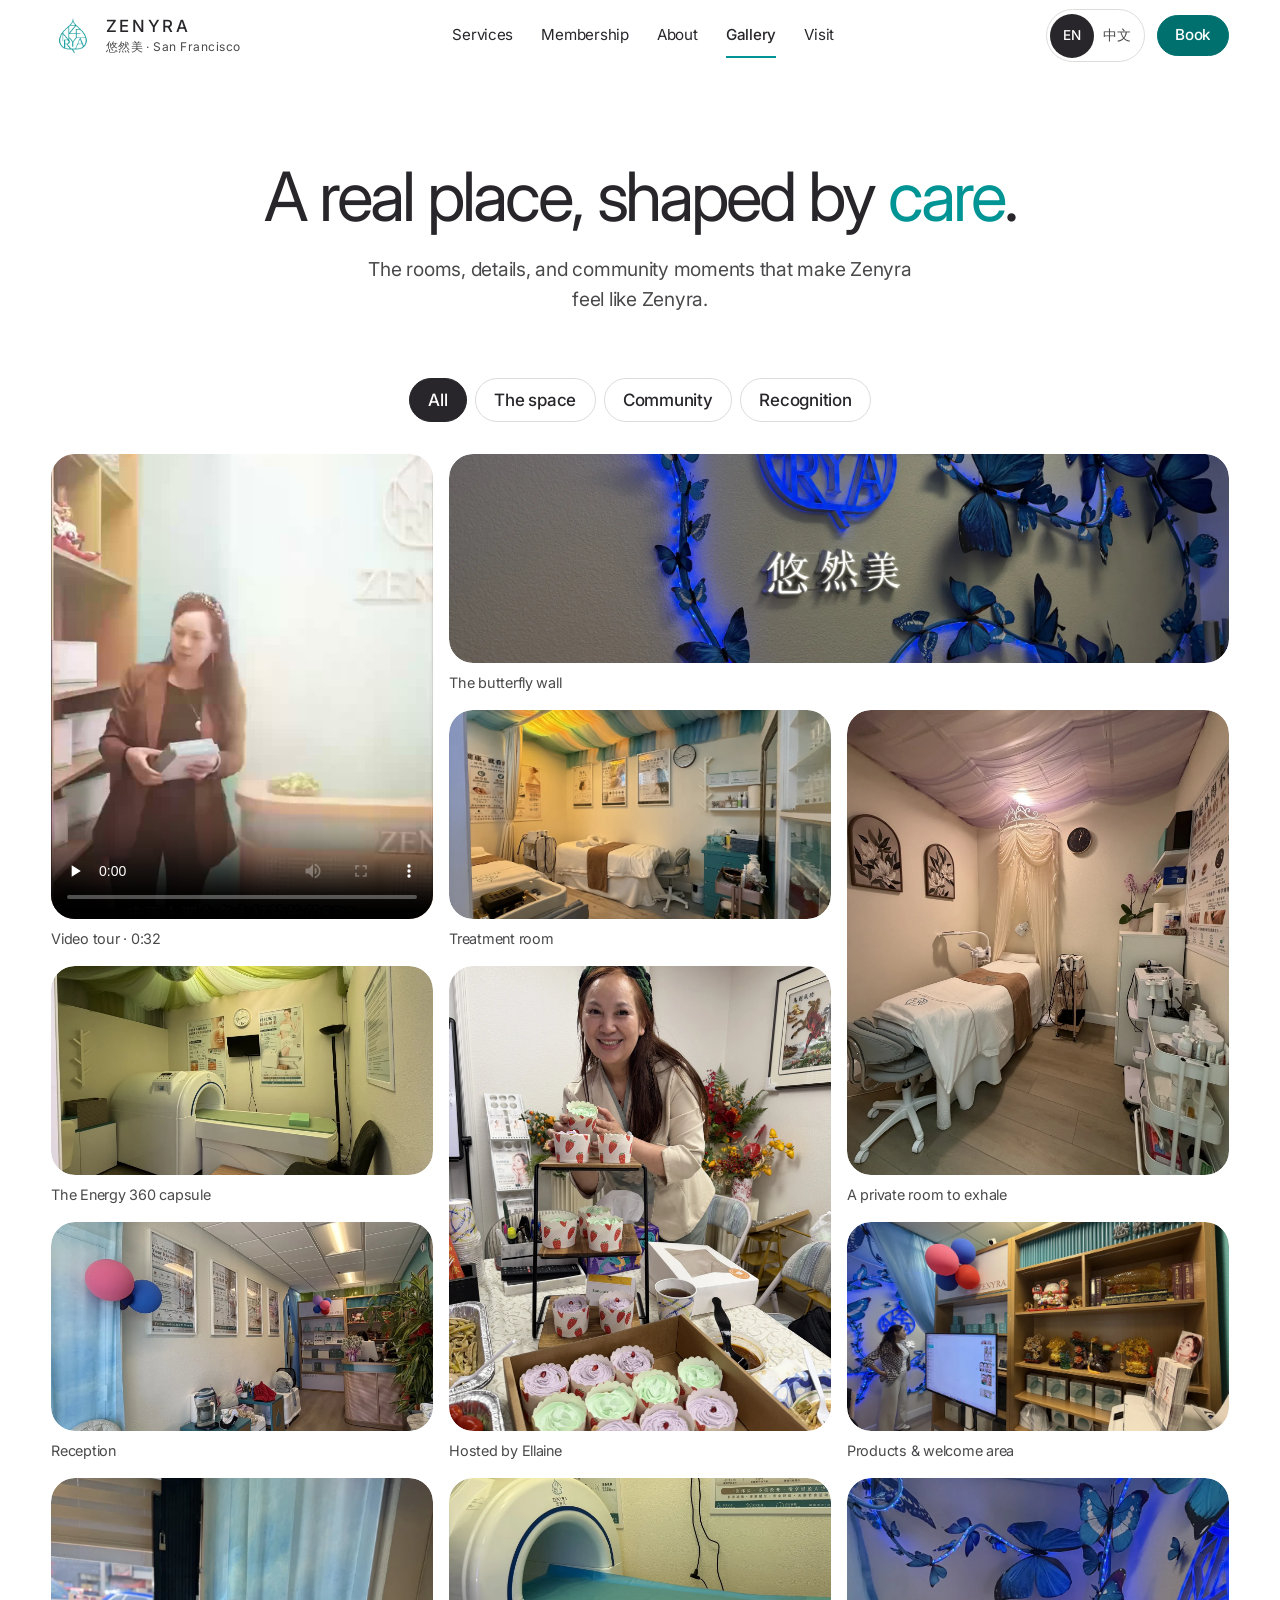
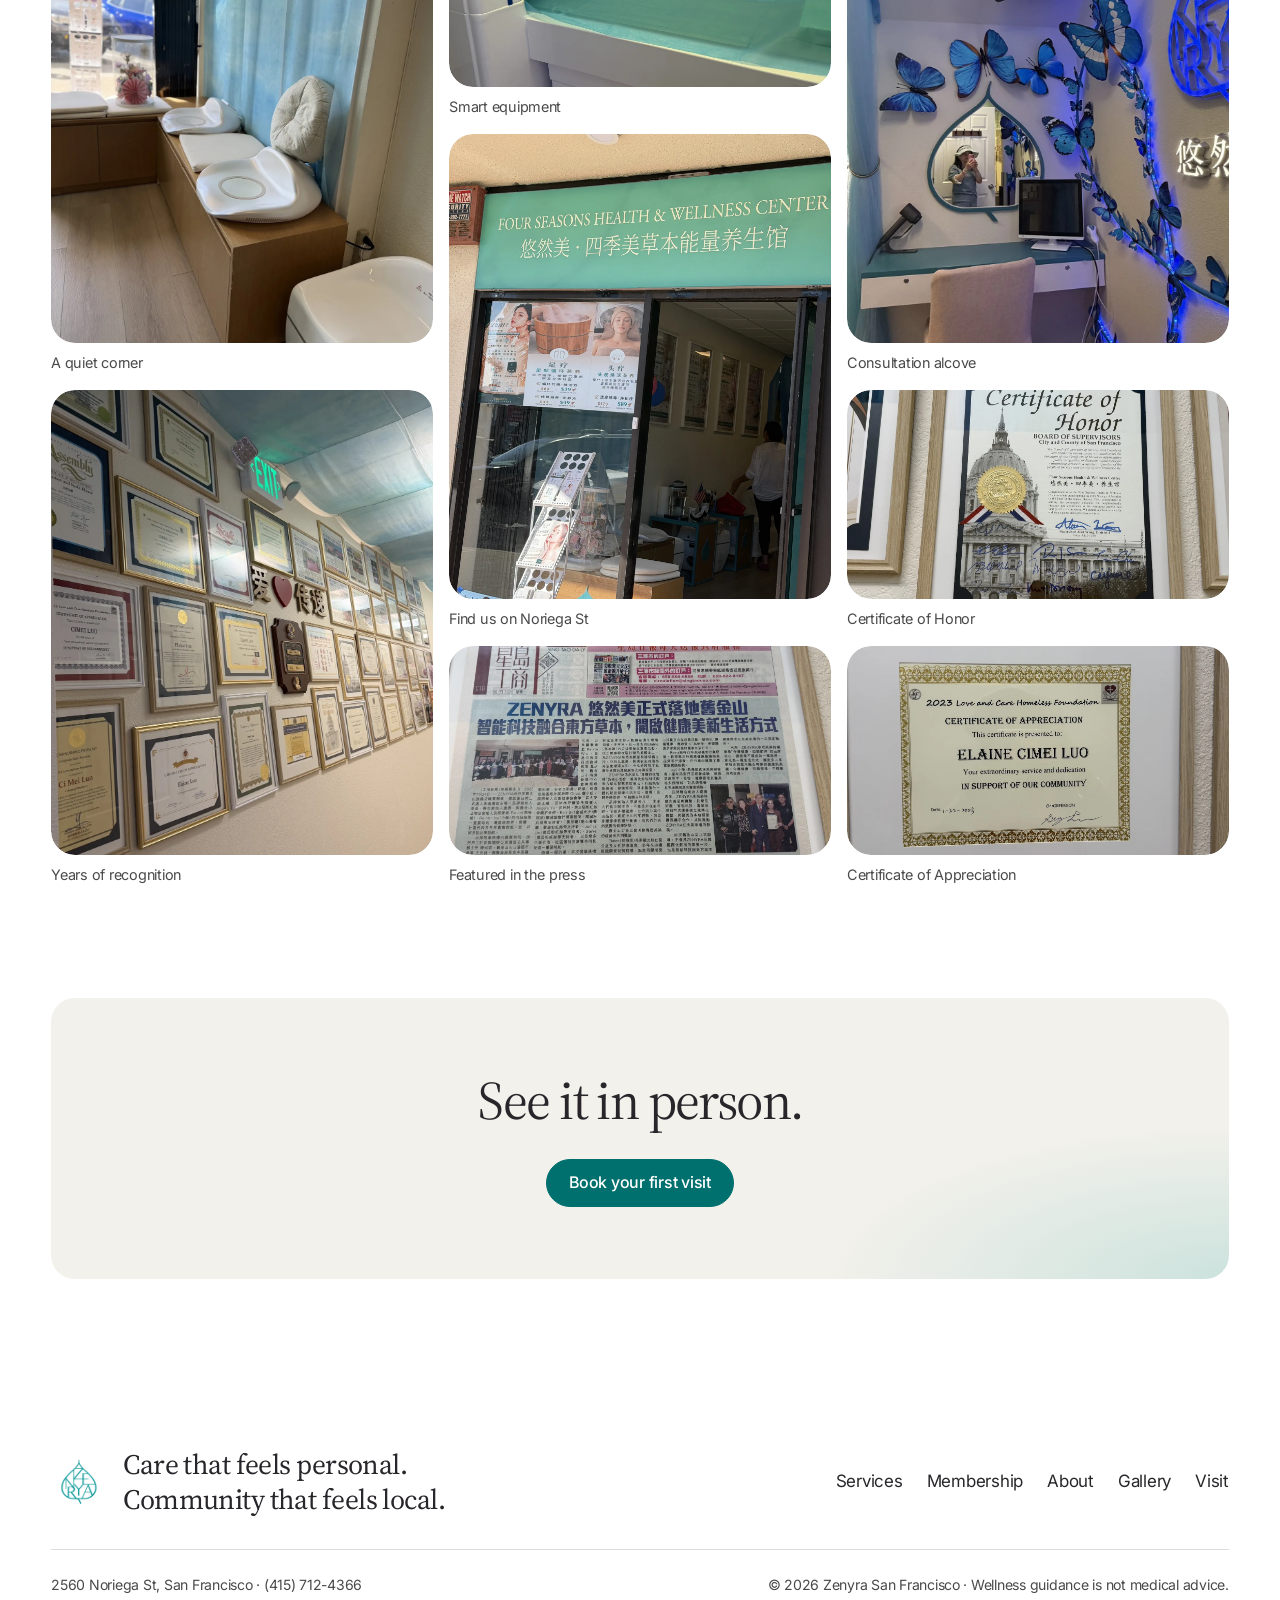
==== commit b5cd4d1b: "Rework home services, membership and hero; mobile header and polish fixes - What we offer: rows no l" ====
--- a/gallery.html
+++ b/gallery.html
@@ -36,7 +36,7 @@
         <button type="button" data-lang-switch="zh" lang="zh-Hans">中文</button>
       </div>
       <a class="button button--small" href="https://zenyra-book.mase.cloud/" target="_blank" rel="noopener" data-book data-i18n="cta.bookShort">Book</a>
-      <button class="menu-toggle" type="button" aria-expanded="false" aria-controls="mobile-nav" data-i18n="common.menu">Menu</button>
+      <button class="menu-toggle" type="button" aria-expanded="false" aria-controls="mobile-nav"><span class="menu-icon" aria-hidden="true"></span><span class="menu-label" data-i18n="common.menu">Menu</span></button>
     </div>
     <nav class="mobile-nav" id="mobile-nav" aria-label="Mobile" hidden>
       <a href="index.html#services" data-i18n="nav.services">Services</a>
@@ -100,6 +100,7 @@
       <nav class="footer-nav" aria-label="Footer" data-i18n-aria="common.footerNav">
         <a href="index.html#services" data-i18n="nav.services">Services</a>
         <a href="index.html#membership" data-i18n="nav.membership">Membership</a>
+        <a href="index.html#about" data-i18n="nav.about">About</a>
         <a href="gallery.html" data-i18n="nav.gallery">Gallery</a>
         <a href="index.html#visit" data-i18n="nav.visit">Visit</a>
       </nav>
--- a/styles.css
+++ b/styles.css
@@ -109,7 +109,7 @@
 .brand { display: inline-flex; align-items: center; gap: .65rem; text-decoration: none; flex: none; }
 .brand img { width: 2.75rem; height: 2.75rem; }
 .brand-name { display: grid; font-family: "Inter", sans-serif; font-size: 1.05rem; font-weight: 500; line-height: 1; letter-spacing: .16em; color: var(--ink); }
-.brand-name small { margin-top: .35rem; font-size: .68rem; font-weight: 400; letter-spacing: .04em; color: var(--ink-soft); }
+.brand-name small { margin-top: .35rem; font-size: .75rem; font-weight: 400; letter-spacing: .04em; color: var(--ink-soft); }
 .site-nav { margin-inline: auto; display: flex; gap: clamp(1rem, 2.2vw, 2rem); }
 .site-nav a, .mobile-nav a { min-height: 2.75rem; display: inline-flex; align-items: center; font-size: .95rem; font-weight: 400; text-decoration: none; color: var(--ink); }
 .site-nav a:hover { color: var(--teal-deep); }
@@ -117,9 +117,18 @@
 .header-actions { margin-left: auto; display: flex; align-items: center; gap: .75rem; }
 .site-nav + .header-actions { margin-left: 0; }
 .lang-switch { display: inline-flex; padding: .2rem; border: 1px solid var(--line); border-radius: var(--radius-pill); }
-.lang-switch button { min-width: 2.75rem; min-height: 2.25rem; padding: 0 .6rem; border: 0; border-radius: var(--radius-pill); background: none; font-size: .85rem; font-weight: 500; color: var(--ink-soft); cursor: pointer; }
+.lang-switch button { min-width: 2.75rem; min-height: 2.75rem; padding: 0 .6rem; border: 0; border-radius: var(--radius-pill); background: none; font-size: .85rem; font-weight: 500; color: var(--ink-soft); cursor: pointer; }
 .lang-switch button[aria-pressed="true"] { background: var(--ink); color: #fff; }
-.menu-toggle { display: none; min-height: 2.6rem; padding: 0 1rem; border: 1px solid var(--line-strong); border-radius: var(--radius-pill); background: none; font-weight: 500; cursor: pointer; }
+.menu-toggle { display: none; min-height: 2.75rem; padding: 0 1rem; border: 1px solid var(--line-strong); border-radius: var(--radius-pill); background: none; font-weight: 500; color: var(--ink); cursor: pointer; }
+/* On phones the toggle is an icon (its label stays for screen readers): two lines that cross into a close mark. */
+.menu-icon { display: none; position: relative; width: 1.125rem; height: .75rem; }
+.menu-icon::before, .menu-icon::after { content: ""; position: absolute; left: 0; right: 0; height: 1.5px; border-radius: 1px; background: currentColor; transition: translate 300ms var(--ease), rotate 300ms var(--ease); }
+.menu-icon::before { top: 0; }
+.menu-icon::after { bottom: 0; }
+.menu-toggle[aria-expanded="true"] .menu-icon::before { translate: 0 calc(.375rem - .75px); rotate: 45deg; }
+.menu-toggle[aria-expanded="true"] .menu-icon::after { translate: 0 calc(-.375rem + .75px); rotate: -45deg; }
+/* The header's Book button: the full label where there is room, the short one on phones. */
+.label-short { display: none; }
 .mobile-nav { position: absolute; inset: 100% 0 auto; padding: .5rem var(--gutter) 1.25rem; display: grid; background: var(--paper); border-top: 1px solid var(--line); box-shadow: var(--shadow-3); }
 .mobile-nav a { min-height: 3rem; border-bottom: 1px solid var(--line); font-size: 1.05rem; }
 .mobile-nav .button { margin-top: 1rem; border-bottom: 0; color: #fff; }
@@ -378,9 +387,17 @@
 @media (max-width: 36rem) {
   .brand-name small { display: none; }
   .brand img { width: 2.4rem; height: 2.4rem; }
-  .header-actions { gap: .4rem; }
-  .header-actions .button--small { display: none; }
-  .lang-switch button { min-width: 2.5rem; padding: 0 .45rem; }
+  .site-header { gap: .75rem; }
+  .header-actions { margin-left: auto !important; gap: .4rem; }
+  /* Book stays in the sticky header on phones (DESIGN.md: always reachable); Menu becomes an icon to make room. */
+  .header-actions .button--small { min-height: 2.75rem; padding-inline: .95rem; white-space: nowrap; }
+  .header-actions .label-long { display: none; }
+  .header-actions .label-short { display: inline; }
+  .menu-toggle { width: 2.75rem; padding: 0; justify-content: center; }
+  .menu-icon { display: block; }
+  .menu-label { position: absolute; width: 1px; height: 1px; overflow: hidden; clip-path: inset(50%); white-space: nowrap; }
+  .footer-nav { display: grid; grid-template-columns: repeat(3, auto); justify-content: start; }
+  .lang-switch button { min-width: 2.4rem; height: 2.75rem; padding: 0 .35rem; }
   .offer-cards, .visit-steps, .path-steps, .perks, .recognition-list, .tier-group, .visit-details { grid-template-columns: minmax(0, 1fr); }
   .visit-steps li { padding: 1.25rem 0 0 !important; border-left: 0 !important; }
   .approach-points li { grid-template-columns: minmax(0, 1fr); }
@@ -390,6 +407,9 @@
   .g-item--wide { grid-column: auto; }
   .chat-form .button { padding-inline: 1rem; }
 }
+
+/* The narrowest phones keep the logo and drop the wordmark beside it, so Book and Menu still fit. */
+@media (max-width: 24rem) { .brand-name { display: none; } }
 
 @media (prefers-reduced-motion: reduce) {
   html { scroll-behavior: auto; }
